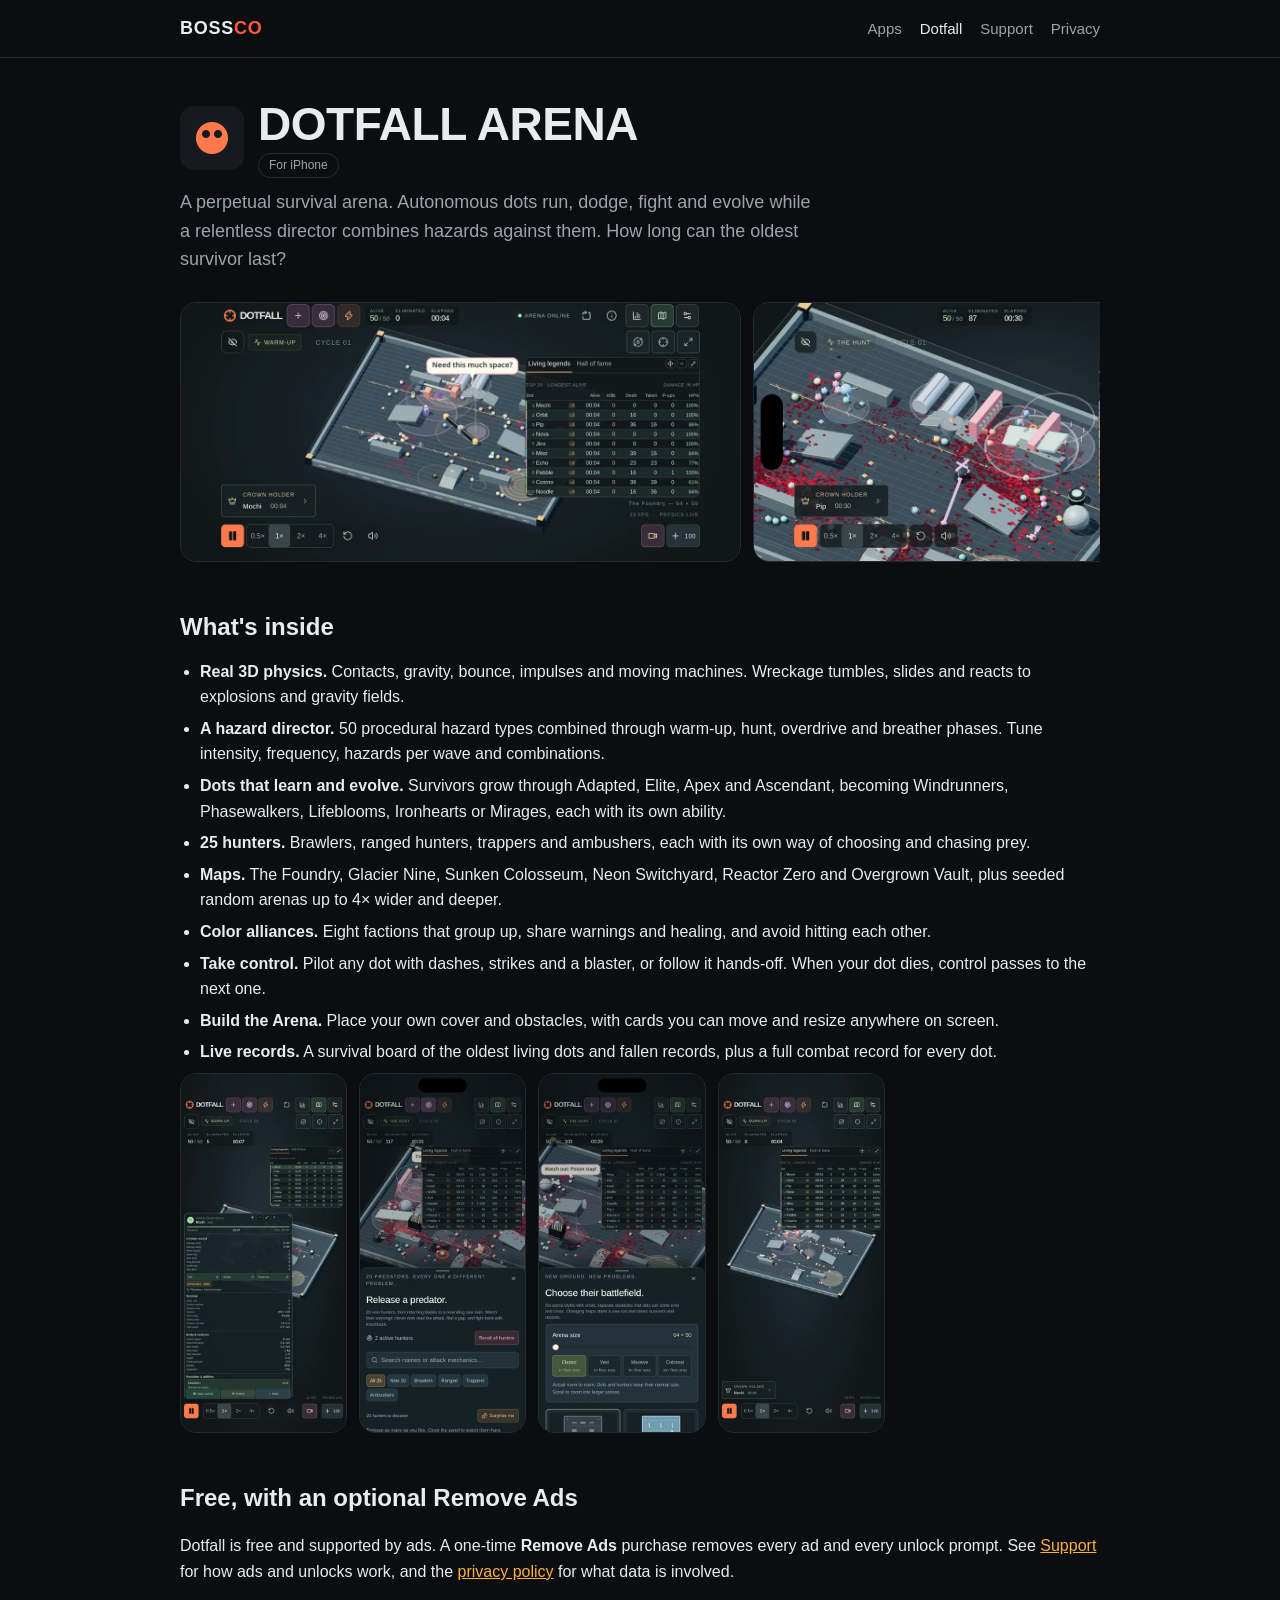
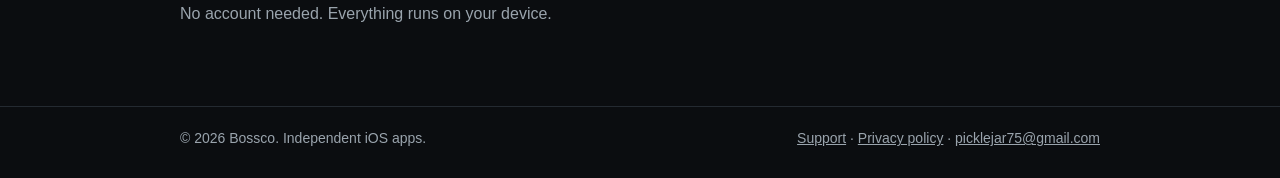
==== dotfall/index.html @ 74d68574 "Developer site: home, Dotfall, privacy policy, support, app-ads.txt placeholder, 404" ====
<!doctype html>
<html lang="en">
<head>
<meta charset="utf-8">
<meta name="viewport" content="width=device-width,initial-scale=1">
<title>DOTFALL ARENA · Bossco</title>
<meta name="description" content="DOTFALL ARENA is a perpetual 3D survival arena for iPhone: autonomous dots, 50 hazard types, 25 hunters, evolution and real physics.">
<meta name="theme-color" content="#0b0d10">
<link rel="icon" href="/favicon.png" type="image/png">
<link rel="apple-touch-icon" href="/apple-touch-icon.png">
<link rel="stylesheet" href="/style.css">
</head>
<body>
<header class="site"><div class="wrap">
<a class="brand" href="/">BOSS<span>CO</span></a>
<nav><a href="/">Apps</a><a href="/dotfall/" aria-current="page">Dotfall</a><a href="/support/">Support</a><a href="/privacy/">Privacy</a></nav>
</div></header>
<main><div class="wrap">
<div class="app-head"><img src="/img/dotfall-icon.webp" alt="" width="64" height="64"><div><h1 style="margin:0">DOTFALL ARENA</h1><span class="tag">For iPhone</span></div></div>
<p class="lead">A perpetual survival arena. Autonomous dots run, dodge, fight and evolve while a relentless director combines hazards against them. How long can the oldest survivor last?</p>

<div class="shots wide">
<img src="/img/arena-landscape.webp" alt="The arena in landscape with the survival board" width="1200" height="554" loading="lazy">
<img src="/img/theater.webp" alt="Hazards sweeping the arena" width="1200" height="554" loading="lazy">
</div>

<h2>What's inside</h2>
<ul class="features">
<li><strong>Real 3D physics.</strong> Contacts, gravity, bounce, impulses and moving machines. Wreckage tumbles, slides and reacts to explosions and gravity fields.</li>
<li><strong>A hazard director.</strong> 50 procedural hazard types combined through warm-up, hunt, overdrive and breather phases. Tune intensity, frequency, hazards per wave and combinations.</li>
<li><strong>Dots that learn and evolve.</strong> Survivors grow through Adapted, Elite, Apex and Ascendant, becoming Windrunners, Phasewalkers, Lifeblooms, Ironhearts or Mirages, each with its own ability.</li>
<li><strong>25 hunters.</strong> Brawlers, ranged hunters, trappers and ambushers, each with its own way of choosing and chasing prey.</li>
<li><strong>Maps.</strong> The Foundry, Glacier Nine, Sunken Colosseum, Neon Switchyard, Reactor Zero and Overgrown Vault, plus seeded random arenas up to 4× wider and deeper.</li>
<li><strong>Color alliances.</strong> Eight factions that group up, share warnings and healing, and avoid hitting each other.</li>
<li><strong>Take control.</strong> Pilot any dot with dashes, strikes and a blaster, or follow it hands-off. When your dot dies, control passes to the next one.</li>
<li><strong>Build the Arena.</strong> Place your own cover and obstacles, with cards you can move and resize anywhere on screen.</li>
<li><strong>Live records.</strong> A survival board of the oldest living dots and fallen records, plus a full combat record for every dot.</li>
</ul>

<div class="shots">
<img src="/img/dot-card.webp" alt="A dot's combat record card" width="420" height="910" loading="lazy">
<img src="/img/hunters.webp" alt="Releasing a predator" width="420" height="910" loading="lazy">
<img src="/img/maps.webp" alt="Choosing a battlefield" width="420" height="910" loading="lazy">
<img src="/img/arena-portrait.webp" alt="The arena in portrait" width="420" height="910" loading="lazy">
</div>

<h2>Free, with an optional Remove Ads</h2>
<p>Dotfall is free and supported by ads. A one-time <strong>Remove Ads</strong> purchase removes every ad and every unlock prompt. See <a href="/support/">Support</a> for how ads and unlocks work, and the <a href="/privacy/">privacy policy</a> for what data is involved.</p>
<p class="muted">No account needed. Everything runs on your device.</p>
</div></main>
<footer class="site"><div class="wrap">
<span>&copy; 2026 Bossco. Independent iOS apps.</span>
<span><a href="/support/">Support</a> · <a href="/privacy/">Privacy policy</a> · <a href="mailto:picklejar75@gmail.com">picklejar75@gmail.com</a></span>
</div></footer>
</body>
</html>
---- style.css ----
:root{--bg:#0b0d10;--panel:#14181d;--line:#242a31;--text:#e8ecef;--muted:#9aa4ad;--accent:#ff5a3c;--accent2:#ffb03c}
*{box-sizing:border-box}
html{-webkit-text-size-adjust:100%}
body{margin:0;background:var(--bg);color:var(--text);font:16px/1.6 -apple-system,BlinkMacSystemFont,"Segoe UI",Roboto,Helvetica,Arial,sans-serif}
a{color:var(--accent2)}
a:hover{color:#ffd08a}
.wrap{max-width:960px;margin:0 auto;padding:0 20px}
header.site{border-bottom:1px solid var(--line)}
header.site .wrap{display:flex;align-items:center;justify-content:space-between;gap:16px;padding-top:14px;padding-bottom:14px;flex-wrap:wrap}
.brand{font-weight:800;letter-spacing:.04em;color:var(--text);text-decoration:none;font-size:18px}
.brand span{color:var(--accent)}
nav a{color:var(--muted);text-decoration:none;margin-left:18px;font-size:15px}
nav a:hover,nav a[aria-current]{color:var(--text)}
main{padding:40px 0 64px}
h1{font-size:clamp(30px,5vw,46px);line-height:1.15;margin:0 0 12px;letter-spacing:-.01em}
h2{font-size:24px;margin:40px 0 12px}
h3{font-size:18px;margin:24px 0 6px}
.lead{font-size:18px;color:var(--muted);max-width:640px;margin:0 0 28px}
.card{background:var(--panel);border:1px solid var(--line);border-radius:18px;padding:24px;display:grid;grid-template-columns:1fr;gap:20px;margin-top:20px}
@media(min-width:760px){.card{grid-template-columns:1.1fr 1fr;align-items:center}}
.app-head{display:flex;align-items:center;gap:14px;margin-bottom:10px}
.app-head img{width:64px;height:64px;border-radius:14px}
.app-head h2{margin:0;font-size:24px}
.tag{display:inline-block;font-size:12px;color:var(--muted);border:1px solid var(--line);border-radius:99px;padding:2px 10px}
.btns{display:flex;gap:10px;flex-wrap:wrap;margin-top:16px}
.btn{display:inline-block;padding:10px 16px;border-radius:12px;background:var(--accent);color:#fff;text-decoration:none;font-weight:600;font-size:15px}
.btn.ghost{background:transparent;border:1px solid var(--line);color:var(--text)}
.btn:hover{filter:brightness(1.1);color:#fff}
.shots{display:flex;gap:12px;overflow-x:auto;padding-bottom:6px;scroll-snap-type:x mandatory}
.shots img{height:360px;width:auto;border-radius:16px;border:1px solid var(--line);scroll-snap-align:start;flex:none}
.shots.wide img{height:260px}
ul.features{padding-left:20px;margin:8px 0}
ul.features li{margin:6px 0}
.muted{color:var(--muted)}
.prose{max-width:720px}
.prose h2{font-size:20px;margin-top:32px}
details{background:var(--panel);border:1px solid var(--line);border-radius:12px;padding:12px 16px;margin:10px 0}
summary{cursor:pointer;font-weight:600}
footer.site{border-top:1px solid var(--line);color:var(--muted);font-size:14px}
footer.site .wrap{padding-top:20px;padding-bottom:28px;display:flex;justify-content:space-between;flex-wrap:wrap;gap:10px}
footer.site a{color:var(--muted)}
@media(max-width:480px){nav a{margin-left:12px;font-size:14px}.shots img{height:300px}}
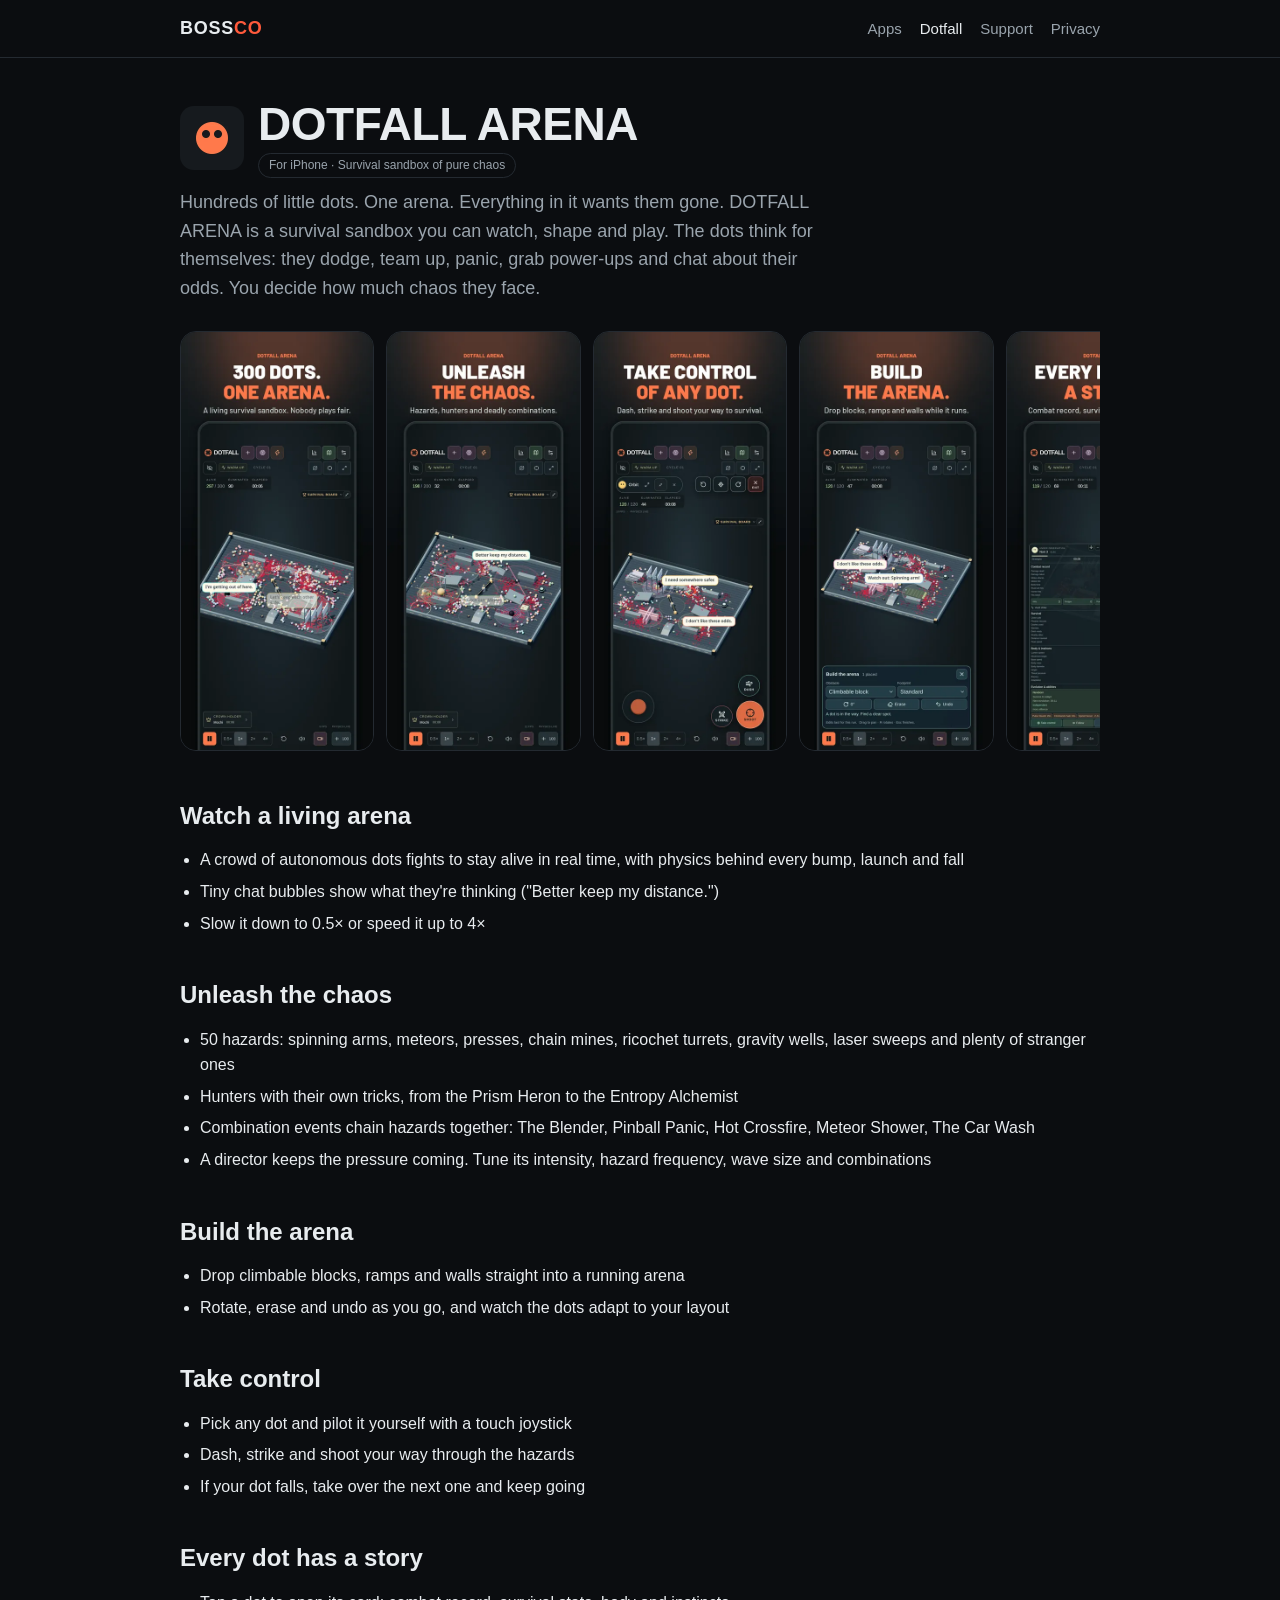
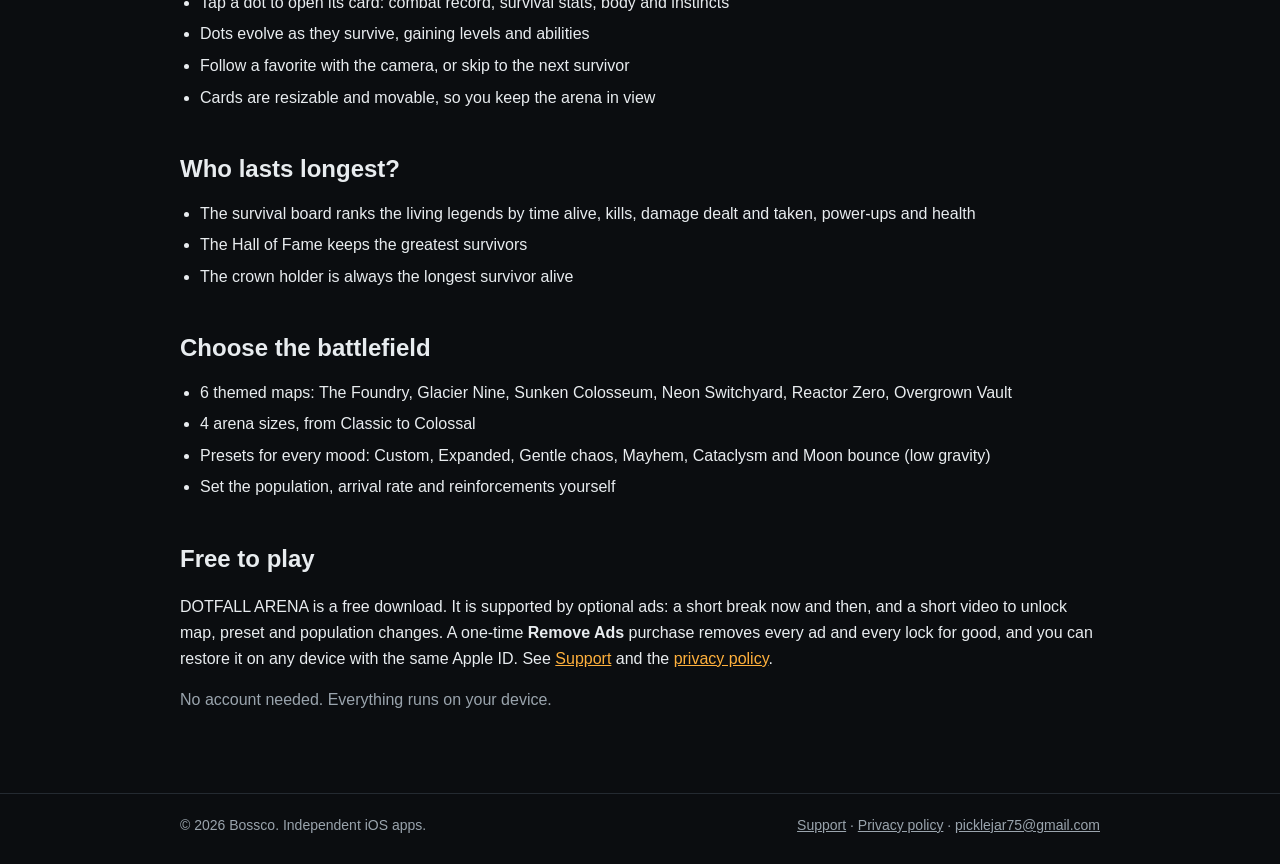
==== commit b727ea89: "Use App Store screenshots and listing copy; privacy/support aligned with ASC drafts" ====
--- a/dotfall/index.html
+++ b/dotfall/index.html
@@ -4,7 +4,7 @@
 <meta charset="utf-8">
 <meta name="viewport" content="width=device-width,initial-scale=1">
 <title>DOTFALL ARENA · Bossco</title>
-<meta name="description" content="DOTFALL ARENA is a perpetual 3D survival arena for iPhone: autonomous dots, 50 hazard types, 25 hunters, evolution and real physics.">
+<meta name="description" content="DOTFALL ARENA for iPhone: a survival sandbox of pure chaos. 50 hazards, hunters, combinations, a live arena builder and dots you can take control of.">
 <meta name="theme-color" content="#0b0d10">
 <link rel="icon" href="/favicon.png" type="image/png">
 <link rel="apple-touch-icon" href="/apple-touch-icon.png">
@@ -16,36 +16,72 @@
 <nav><a href="/">Apps</a><a href="/dotfall/" aria-current="page">Dotfall</a><a href="/support/">Support</a><a href="/privacy/">Privacy</a></nav>
 </div></header>
 <main><div class="wrap">
-<div class="app-head"><img src="/img/dotfall-icon.webp" alt="" width="64" height="64"><div><h1 style="margin:0">DOTFALL ARENA</h1><span class="tag">For iPhone</span></div></div>
-<p class="lead">A perpetual survival arena. Autonomous dots run, dodge, fight and evolve while a relentless director combines hazards against them. How long can the oldest survivor last?</p>
+<div class="app-head"><img src="/img/dotfall-icon.webp" alt="" width="64" height="64"><div><h1 style="margin:0">DOTFALL ARENA</h1><span class="tag">For iPhone · Survival sandbox of pure chaos</span></div></div>
+<p class="lead">Hundreds of little dots. One arena. Everything in it wants them gone. DOTFALL ARENA is a survival sandbox you can watch, shape and play. The dots think for themselves: they dodge, team up, panic, grab power-ups and chat about their odds. You decide how much chaos they face.</p>
 
-<div class="shots wide">
-<img src="/img/arena-landscape.webp" alt="The arena in landscape with the survival board" width="1200" height="554" loading="lazy">
-<img src="/img/theater.webp" alt="Hazards sweeping the arena" width="1200" height="554" loading="lazy">
+<div class="shots">
+<img src="/img/01-arena.webp" alt="300 dots, one arena" width="440" height="956" loading="lazy">
+<img src="/img/02-hazards.webp" alt="Unleash the chaos" width="440" height="956" loading="lazy">
+<img src="/img/03-pilot.webp" alt="Take control of any dot" width="440" height="956" loading="lazy">
+<img src="/img/04-build.webp" alt="Build the arena" width="440" height="956" loading="lazy">
+<img src="/img/05-dotcard.webp" alt="Every dot has a story" width="440" height="956" loading="lazy">
+<img src="/img/06-board.webp" alt="Who lasts longest?" width="440" height="956" loading="lazy">
+<img src="/img/07-maps.webp" alt="Choose the battlefield" width="440" height="956" loading="lazy">
 </div>
 
-<h2>What's inside</h2>
+<h2>Watch a living arena</h2>
 <ul class="features">
-<li><strong>Real 3D physics.</strong> Contacts, gravity, bounce, impulses and moving machines. Wreckage tumbles, slides and reacts to explosions and gravity fields.</li>
-<li><strong>A hazard director.</strong> 50 procedural hazard types combined through warm-up, hunt, overdrive and breather phases. Tune intensity, frequency, hazards per wave and combinations.</li>
-<li><strong>Dots that learn and evolve.</strong> Survivors grow through Adapted, Elite, Apex and Ascendant, becoming Windrunners, Phasewalkers, Lifeblooms, Ironhearts or Mirages, each with its own ability.</li>
-<li><strong>25 hunters.</strong> Brawlers, ranged hunters, trappers and ambushers, each with its own way of choosing and chasing prey.</li>
-<li><strong>Maps.</strong> The Foundry, Glacier Nine, Sunken Colosseum, Neon Switchyard, Reactor Zero and Overgrown Vault, plus seeded random arenas up to 4× wider and deeper.</li>
-<li><strong>Color alliances.</strong> Eight factions that group up, share warnings and healing, and avoid hitting each other.</li>
-<li><strong>Take control.</strong> Pilot any dot with dashes, strikes and a blaster, or follow it hands-off. When your dot dies, control passes to the next one.</li>
-<li><strong>Build the Arena.</strong> Place your own cover and obstacles, with cards you can move and resize anywhere on screen.</li>
-<li><strong>Live records.</strong> A survival board of the oldest living dots and fallen records, plus a full combat record for every dot.</li>
+<li>A crowd of autonomous dots fights to stay alive in real time, with physics behind every bump, launch and fall</li>
+<li>Tiny chat bubbles show what they're thinking ("Better keep my distance.")</li>
+<li>Slow it down to 0.5× or speed it up to 4×</li>
 </ul>
 
-<div class="shots">
-<img src="/img/dot-card.webp" alt="A dot's combat record card" width="420" height="910" loading="lazy">
-<img src="/img/hunters.webp" alt="Releasing a predator" width="420" height="910" loading="lazy">
-<img src="/img/maps.webp" alt="Choosing a battlefield" width="420" height="910" loading="lazy">
-<img src="/img/arena-portrait.webp" alt="The arena in portrait" width="420" height="910" loading="lazy">
-</div>
+<h2>Unleash the chaos</h2>
+<ul class="features">
+<li>50 hazards: spinning arms, meteors, presses, chain mines, ricochet turrets, gravity wells, laser sweeps and plenty of stranger ones</li>
+<li>Hunters with their own tricks, from the Prism Heron to the Entropy Alchemist</li>
+<li>Combination events chain hazards together: The Blender, Pinball Panic, Hot Crossfire, Meteor Shower, The Car Wash</li>
+<li>A director keeps the pressure coming. Tune its intensity, hazard frequency, wave size and combinations</li>
+</ul>
 
-<h2>Free, with an optional Remove Ads</h2>
-<p>Dotfall is free and supported by ads. A one-time <strong>Remove Ads</strong> purchase removes every ad and every unlock prompt. See <a href="/support/">Support</a> for how ads and unlocks work, and the <a href="/privacy/">privacy policy</a> for what data is involved.</p>
+<h2>Build the arena</h2>
+<ul class="features">
+<li>Drop climbable blocks, ramps and walls straight into a running arena</li>
+<li>Rotate, erase and undo as you go, and watch the dots adapt to your layout</li>
+</ul>
+
+<h2>Take control</h2>
+<ul class="features">
+<li>Pick any dot and pilot it yourself with a touch joystick</li>
+<li>Dash, strike and shoot your way through the hazards</li>
+<li>If your dot falls, take over the next one and keep going</li>
+</ul>
+
+<h2>Every dot has a story</h2>
+<ul class="features">
+<li>Tap a dot to open its card: combat record, survival stats, body and instincts</li>
+<li>Dots evolve as they survive, gaining levels and abilities</li>
+<li>Follow a favorite with the camera, or skip to the next survivor</li>
+<li>Cards are resizable and movable, so you keep the arena in view</li>
+</ul>
+
+<h2>Who lasts longest?</h2>
+<ul class="features">
+<li>The survival board ranks the living legends by time alive, kills, damage dealt and taken, power-ups and health</li>
+<li>The Hall of Fame keeps the greatest survivors</li>
+<li>The crown holder is always the longest survivor alive</li>
+</ul>
+
+<h2>Choose the battlefield</h2>
+<ul class="features">
+<li>6 themed maps: The Foundry, Glacier Nine, Sunken Colosseum, Neon Switchyard, Reactor Zero, Overgrown Vault</li>
+<li>4 arena sizes, from Classic to Colossal</li>
+<li>Presets for every mood: Custom, Expanded, Gentle chaos, Mayhem, Cataclysm and Moon bounce (low gravity)</li>
+<li>Set the population, arrival rate and reinforcements yourself</li>
+</ul>
+
+<h2>Free to play</h2>
+<p>DOTFALL ARENA is a free download. It is supported by optional ads: a short break now and then, and a short video to unlock map, preset and population changes. A one-time <strong>Remove Ads</strong> purchase removes every ad and every lock for good, and you can restore it on any device with the same Apple ID. See <a href="/support/">Support</a> and the <a href="/privacy/">privacy policy</a>.</p>
 <p class="muted">No account needed. Everything runs on your device.</p>
 </div></main>
 <footer class="site"><div class="wrap">
--- a/style.css
+++ b/style.css
@@ -27,7 +27,7 @@
 .btn.ghost{background:transparent;border:1px solid var(--line);color:var(--text)}
 .btn:hover{filter:brightness(1.1);color:#fff}
 .shots{display:flex;gap:12px;overflow-x:auto;padding-bottom:6px;scroll-snap-type:x mandatory}
-.shots img{height:360px;width:auto;border-radius:16px;border:1px solid var(--line);scroll-snap-align:start;flex:none}
+.shots img{height:420px;width:auto;border-radius:16px;border:1px solid var(--line);scroll-snap-align:start;flex:none}
 .shots.wide img{height:260px}
 ul.features{padding-left:20px;margin:8px 0}
 ul.features li{margin:6px 0}
@@ -39,4 +39,4 @@
 footer.site{border-top:1px solid var(--line);color:var(--muted);font-size:14px}
 footer.site .wrap{padding-top:20px;padding-bottom:28px;display:flex;justify-content:space-between;flex-wrap:wrap;gap:10px}
 footer.site a{color:var(--muted)}
-@media(max-width:480px){nav a{margin-left:12px;font-size:14px}.shots img{height:300px}}
+@media(max-width:480px){nav a{margin-left:12px;font-size:14px}.shots img{height:340px}}
